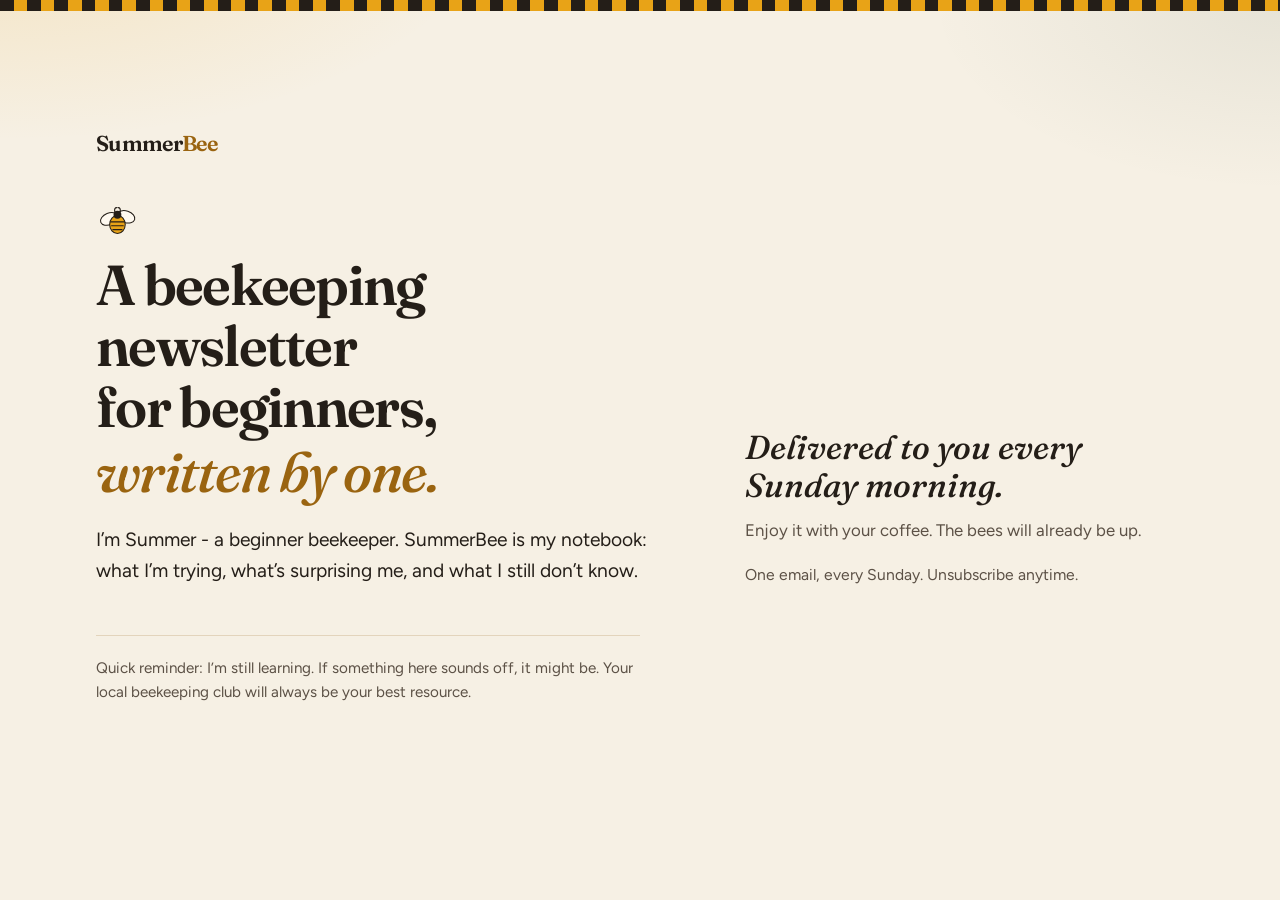
==== index.html @ b3e5c301 "Add the SummerBee newsletter landing page. A short page for a beginner’s Sunday notes, with the Beeh" ====
<!DOCTYPE html>
<html lang="en">
  <head>
    <meta charset="utf-8" />
    <meta name="viewport" content="width=device-width, initial-scale=1" />
    <title>SummerBee — notes from a new beekeeper</title>
    <meta
      name="description"
      content="SummerBee is a light-hearted newsletter from a beginner beekeeper. Stories, loose opinions, and open questions — enjoyable to read, and not the rules."
    />
    <meta name="theme-color" content="#F6F0E4" />
    <link rel="icon" href="favicon.svg" type="image/svg+xml" />
    <link rel="preconnect" href="https://fonts.googleapis.com" />
    <link rel="preconnect" href="https://fonts.gstatic.com" crossorigin />
    <link
      href="https://fonts.googleapis.com/css2?family=Figtree:ital,wght@0,400;0,500;0,600;1,400&family=Fraunces:ital,opsz,wght@0,9..144,500;0,9..144,620;1,9..144,500&display=swap"
      rel="stylesheet"
    />
    <link rel="stylesheet" href="styles.css?v=4" />
  </head>
  <body>
    <div class="bee-band" aria-hidden="true"></div>

    <div class="screen">
    <header class="site-header">
      <a class="mark" href="#top">Summer<span>Bee</span></a>
    </header>

    <main id="top">
      <section class="hero">
        <div class="hero-copy">
          <p class="kicker">
            <svg class="bee" viewBox="0 0 64 52" aria-hidden="true">
              <ellipse class="wing wing-left" cx="22" cy="18" rx="14" ry="9" />
              <ellipse class="wing wing-right" cx="44" cy="16" rx="14" ry="9" />
              <ellipse class="body" cx="33" cy="30" rx="12" ry="14" />
              <path class="stripes" d="M23 26h20M24 32h18M26 38h14" />
              <circle class="head" cx="33" cy="15" r="6" />
              <path class="antenna" d="M29 11c-1-5 0-7 3-7M37 11c1-5 0-7-3-7" />
            </svg>
          </p>
          <h1>
            A beekeeping newsletter for beginners,
            <span>written by one.</span>
          </h1>
          <p class="lede">
            I’m Summer - a beginner beekeeper. SummerBee is my notebook:
            what I’m trying, what’s surprising me, and what I still don’t know.
          </p>
        </div>

        <aside class="hero-signup">
          <p class="sunday">Delivered to you every Sunday morning.</p>
          <p class="sunday-note">
            Enjoy it with your coffee. The bees will already be up.
          </p>
          <div class="signup">
            <script
              async
              src="https://subscribe-forms.beehiiv.com/v3/loader.js"
              data-beehiiv-form="5255af51-3033-4a86-acd0-6dc48c10647e"
            ></script>
          </div>
          <p class="reassurance">One email, every Sunday. Unsubscribe anytime.</p>
        </aside>
      </section>

      <p class="reminder">
        Quick reminder: I’m still learning. If something here sounds off, it
        might be. Your local beekeeping club will always be your best resource.
      </p>
    </main>
    </div>
  </body>
</html>
---- styles.css ----
:root {
  --paper: #f6f0e4;
  --paper-raised: #fffaf1;
  --ink: #241e18;
  --ink-soft: #5c5146;
  --honey: #e8a317;
  --honey-deep: #9a6410;
  --sage: #2f4a38;
  --line: #e3d4bc;
  --shadow: #e7d3a4;
  --serif: "Fraunces", "Iowan Old Style", Palatino, Georgia, serif;
  --sans: "Figtree", "Avenir Next", "Segoe UI", sans-serif;
  --page: 68rem;
}

* {
  box-sizing: border-box;
}

html {
  height: 100%;
  scroll-behavior: smooth;
}

body {
  margin: 0;
  min-height: 100vh;
  min-height: 100dvh;
  display: flex;
  flex-direction: column;
  color: var(--ink);
  background:
    radial-gradient(900px 420px at 0% -10%, rgba(232, 163, 23, 0.18), transparent 55%),
    radial-gradient(700px 380px at 100% 0%, rgba(47, 74, 56, 0.08), transparent 50%),
    var(--paper);
  font-family: var(--sans);
  font-size: 1.0625rem;
  line-height: 1.6;
}

.bee-band {
  height: 0.7rem;
  background: repeating-linear-gradient(
    90deg,
    var(--ink) 0 0.85rem,
    var(--honey) 0.85rem 1.7rem
  );
}

.screen {
  flex: 1;
  display: flex;
  flex-direction: column;
  justify-content: center;
  justify-content: safe center;
  width: min(var(--page), calc(100% - 2.5rem));
  margin-inline: auto;
  padding-block: 1.5rem;
  transform: translateY(-40px);
}

.site-header {
  display: flex;
  align-items: center;
  justify-content: space-between;
  padding: 0 0 0.25rem;
}

.mark {
  margin: 0;
  color: var(--ink);
  font-family: var(--serif);
  font-size: 1.35rem;
  font-weight: 620;
  letter-spacing: -0.03em;
  text-decoration: none;
}

.mark span {
  color: var(--honey-deep);
}

.header-link {
  color: var(--ink-soft);
  font-size: 0.95rem;
  text-underline-offset: 0.2em;
}

.header-link:hover {
  color: var(--ink);
}

.hero {
  display: grid;
  grid-template-columns: minmax(0, 1.15fr) minmax(18rem, 0.85fr);
  gap: 3.5rem;
  align-items: end;
  padding: 2.5rem 0 2.5rem;
}

.kicker {
  display: flex;
  align-items: center;
  gap: 0.7rem;
  margin: 0 0 1rem;
  color: var(--sage);
  font-size: 0.82rem;
  font-weight: 600;
  letter-spacing: 0.12em;
  text-transform: uppercase;
}

.bee {
  width: 2.6rem;
  height: auto;
  flex: none;
}

.wing {
  fill: #fffaf1;
  stroke: var(--ink);
  stroke-width: 1.6;
}

.wing-left {
  transform: rotate(-22deg);
  transform-origin: 30px 24px;
  animation: flap-left 2.6s ease-in-out infinite;
}

.wing-right {
  transform: rotate(18deg);
  transform-origin: 38px 24px;
  animation: flap-right 2.6s ease-in-out infinite;
}

.body {
  fill: var(--honey);
  stroke: var(--ink);
  stroke-width: 1.6;
}

.stripes,
.antenna {
  fill: none;
  stroke: var(--ink);
  stroke-width: 1.8;
  stroke-linecap: round;
}

.head {
  fill: var(--ink);
}

h1,
h2,
h3 {
  font-family: var(--serif);
  font-weight: 620;
  letter-spacing: -0.03em;
  line-height: 1.05;
}

h1 {
  margin: 0;
  max-width: 12em;
  font-size: clamp(2.35rem, 4.4vw, 3.55rem);
  line-height: 1.08;
  text-wrap: balance;
}

h1 span {
  display: block;
  margin-top: 0.3rem;
  color: var(--honey-deep);
  font-style: italic;
  font-weight: 500;
}

.lede {
  max-width: 38rem;
  margin: 1.4rem 0 0;
  color: var(--ink);
  font-size: 1.2rem;
}

.sunday {
  margin: 0;
  font-family: var(--serif);
  font-size: clamp(1.8rem, 2.6vw, 2.35rem);
  font-style: italic;
  font-weight: 500;
  line-height: 1.15;
}

.sunday-note {
  margin: 0.75rem 0 0;
  color: var(--ink-soft);
  font-size: 1.05rem;
}

.signup {
  margin-top: 1.15rem;
}

.signup iframe {
  width: 100% !important;
  max-width: 100%;
}

.reassurance {
  margin: 0.9rem 0 0;
  max-width: 34rem;
  color: var(--ink-soft);
  font-size: 0.98rem;
}

.reminder {
  max-width: 34rem;
  margin: 0.5rem 0 0;
  padding-top: 1.25rem;
  border-top: 1px solid var(--line);
  color: var(--ink-soft);
  font-size: 0.95rem;
}

.inside,
.for-you {
  padding-bottom: 4.5rem;
}

h2 {
  margin: 0 0 1.4rem;
  font-size: clamp(2rem, 4vw, 2.7rem);
}

.notes {
  display: grid;
  grid-template-columns: repeat(3, minmax(0, 1fr));
  gap: 1.5rem;
  margin: 0;
  padding: 0;
  list-style: none;
  counter-reset: note;
}

.notes li {
  counter-increment: note;
  padding-top: 0.9rem;
  border-top: 2px solid var(--honey);
}

.notes li::before {
  content: counter(note, decimal-leading-zero);
  display: block;
  margin-bottom: 0.45rem;
  color: var(--honey-deep);
  font-family: var(--serif);
  font-size: 1.15rem;
  font-weight: 560;
}

.notes h3 {
  margin: 0 0 0.3rem;
  font-size: 1.45rem;
}

.notes p,
.promise p,
.for-you li,
.closer {
  margin: 0;
  color: var(--ink-soft);
}

.promise {
  display: grid;
  grid-template-columns: minmax(0, 1.5fr) minmax(12rem, 0.7fr);
  gap: 2rem 2.5rem;
  align-items: end;
  margin-bottom: 4.5rem;
  padding: 2rem 1.8rem 1.8rem;
  border: 1.5px solid var(--line);
  border-radius: 1.4rem;
  background:
    linear-gradient(180deg, rgba(255, 250, 241, 0.65), rgba(255, 250, 241, 0.2)),
    rgba(255, 248, 232, 0.72);
}

.promise .kicker {
  margin-bottom: 0.6rem;
}

.promise p + p {
  margin-top: 0.9rem;
}

.promise .promise-close {
  margin: 0;
  color: var(--ink);
  font-family: var(--serif);
  font-size: clamp(1.8rem, 3vw, 2.4rem);
  font-style: italic;
  font-weight: 500;
  line-height: 1.15;
}

.for-you ul {
  display: grid;
  grid-template-columns: repeat(3, minmax(0, 1fr));
  gap: 1.25rem;
  margin: 0;
  padding: 0;
  list-style: none;
}

.for-you li {
  position: relative;
  padding: 0.85rem 0.5rem 0 1.5rem;
  border-top: 2px solid var(--line);
}

.for-you li::before {
  content: "";
  position: absolute;
  left: 0;
  top: 1.15rem;
  width: 0.62rem;
  height: 0.62rem;
  background: var(--honey);
  clip-path: polygon(50% 0, 93% 25%, 93% 75%, 50% 100%, 7% 75%, 7% 25%);
}

.closer {
  margin-top: 1.4rem;
  color: var(--ink);
}

.closer a {
  color: var(--honey-deep);
  font-weight: 650;
}

.site-footer {
  padding: 0.5rem 0 2.5rem;
  color: var(--ink-soft);
}

.site-footer .mark {
  margin-bottom: 0.25rem;
}

.site-footer p:last-child {
  margin: 0;
  font-size: 0.95rem;
}

a:focus-visible {
  outline: 2px solid var(--ink);
  outline-offset: 3px;
}

::selection {
  background: #f3cb6b;
  color: var(--ink);
}

@keyframes flap-left {
  0%,
  100% {
    transform: rotate(-24deg);
  }
  50% {
    transform: rotate(-10deg);
  }
}

@keyframes flap-right {
  0%,
  100% {
    transform: rotate(20deg);
  }
  50% {
    transform: rotate(8deg);
  }
}

@media (max-width: 800px) {
  .hero,
  .promise,
  .notes,
  .for-you ul {
    grid-template-columns: 1fr;
  }

  .hero {
    gap: 2rem;
    padding-top: 1.8rem;
  }

  .hero-copy .kicker {
    display: block;
    letter-spacing: 0.08em;
  }

  .hero-copy .bee {
    display: block;
    margin-bottom: 0.45rem;
  }

  .promise .promise-close {
    max-width: 14ch;
  }
}

@media (prefers-reduced-motion: reduce) {
  html {
    scroll-behavior: auto;
  }

  .wing-left,
  .wing-right {
    animation: none;
  }
}
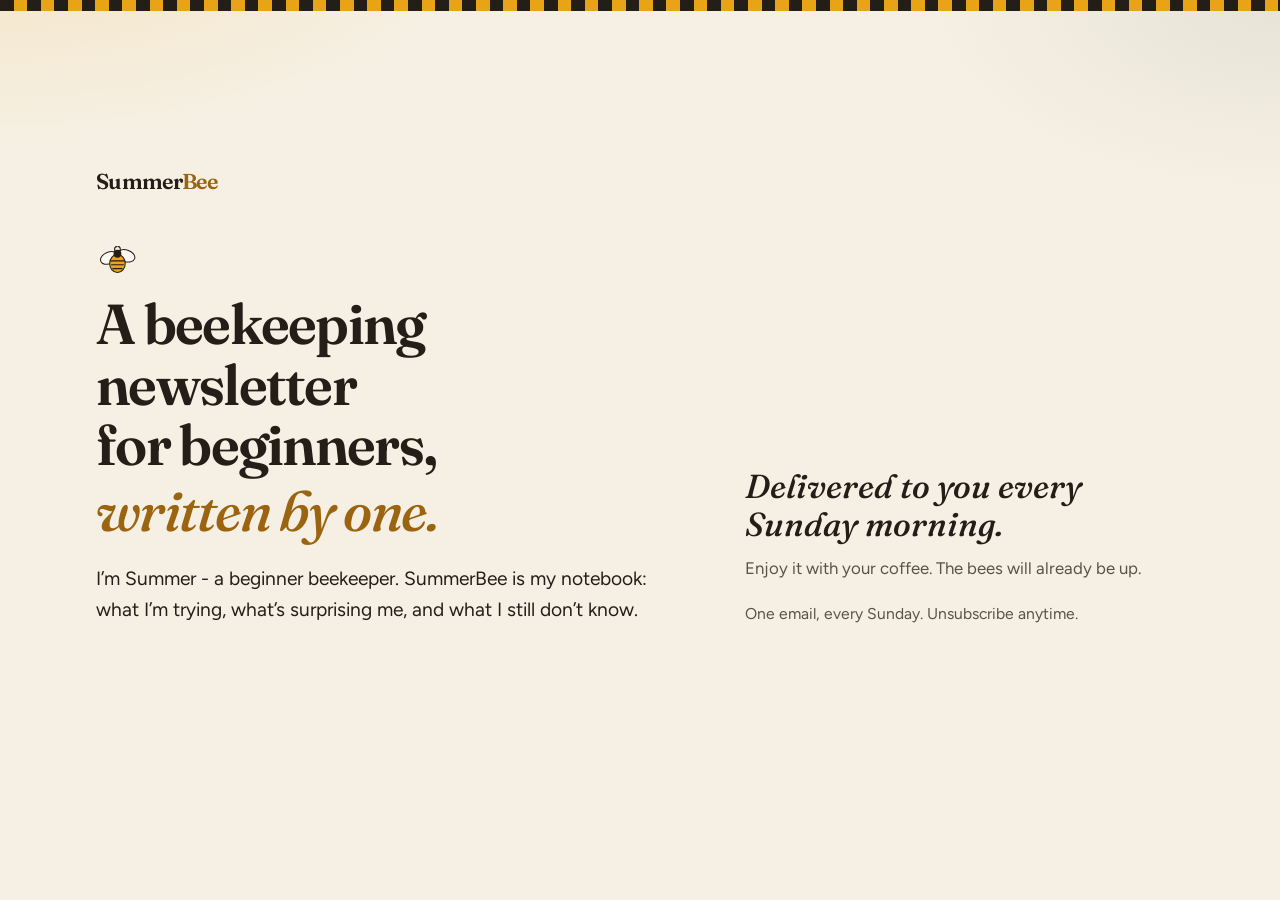
==== commit 89125048: "Set the public title, description, and share image. Drop the learning reminder so the page stays a s" ====
--- a/index.html
+++ b/index.html
@@ -3,11 +3,27 @@
   <head>
     <meta charset="utf-8" />
     <meta name="viewport" content="width=device-width, initial-scale=1" />
-    <title>SummerBee — notes from a new beekeeper</title>
+    <title>A beekeeping newsletter for beginners, written by one.</title>
     <meta
       name="description"
-      content="SummerBee is a light-hearted newsletter from a beginner beekeeper. Stories, loose opinions, and open questions — enjoyable to read, and not the rules."
+      content="A Sunday newsletter from a beginner beekeeper. What I’m trying, what’s surprising me, and what I still don’t know."
     />
+    <meta property="og:title" content="A beekeeping newsletter for beginners, written by one." />
+    <meta
+      property="og:description"
+      content="A Sunday newsletter from a beginner beekeeper. What I’m trying, what’s surprising me, and what I still don’t know."
+    />
+    <meta property="og:type" content="website" />
+    <meta property="og:image" content="og.png" />
+    <meta property="og:image:width" content="1024" />
+    <meta property="og:image:height" content="614" />
+    <meta name="twitter:card" content="summary_large_image" />
+    <meta name="twitter:title" content="A beekeeping newsletter for beginners, written by one." />
+    <meta
+      name="twitter:description"
+      content="A Sunday newsletter from a beginner beekeeper. What I’m trying, what’s surprising me, and what I still don’t know."
+    />
+    <meta name="twitter:image" content="og.png" />
     <meta name="theme-color" content="#F6F0E4" />
     <link rel="icon" href="favicon.svg" type="image/svg+xml" />
     <link rel="preconnect" href="https://fonts.googleapis.com" />
@@ -64,11 +80,6 @@
           <p class="reassurance">One email, every Sunday. Unsubscribe anytime.</p>
         </aside>
       </section>
-
-      <p class="reminder">
-        Quick reminder: I’m still learning. If something here sounds off, it
-        might be. Your local beekeeping club will always be your best resource.
-      </p>
     </main>
     </div>
   </body>
--- a/styles.css
+++ b/styles.css
@@ -215,15 +215,6 @@
   font-size: 0.98rem;
 }
 
-.reminder {
-  max-width: 34rem;
-  margin: 0.5rem 0 0;
-  padding-top: 1.25rem;
-  border-top: 1px solid var(--line);
-  color: var(--ink-soft);
-  font-size: 0.95rem;
-}
-
 .inside,
 .for-you {
   padding-bottom: 4.5rem;
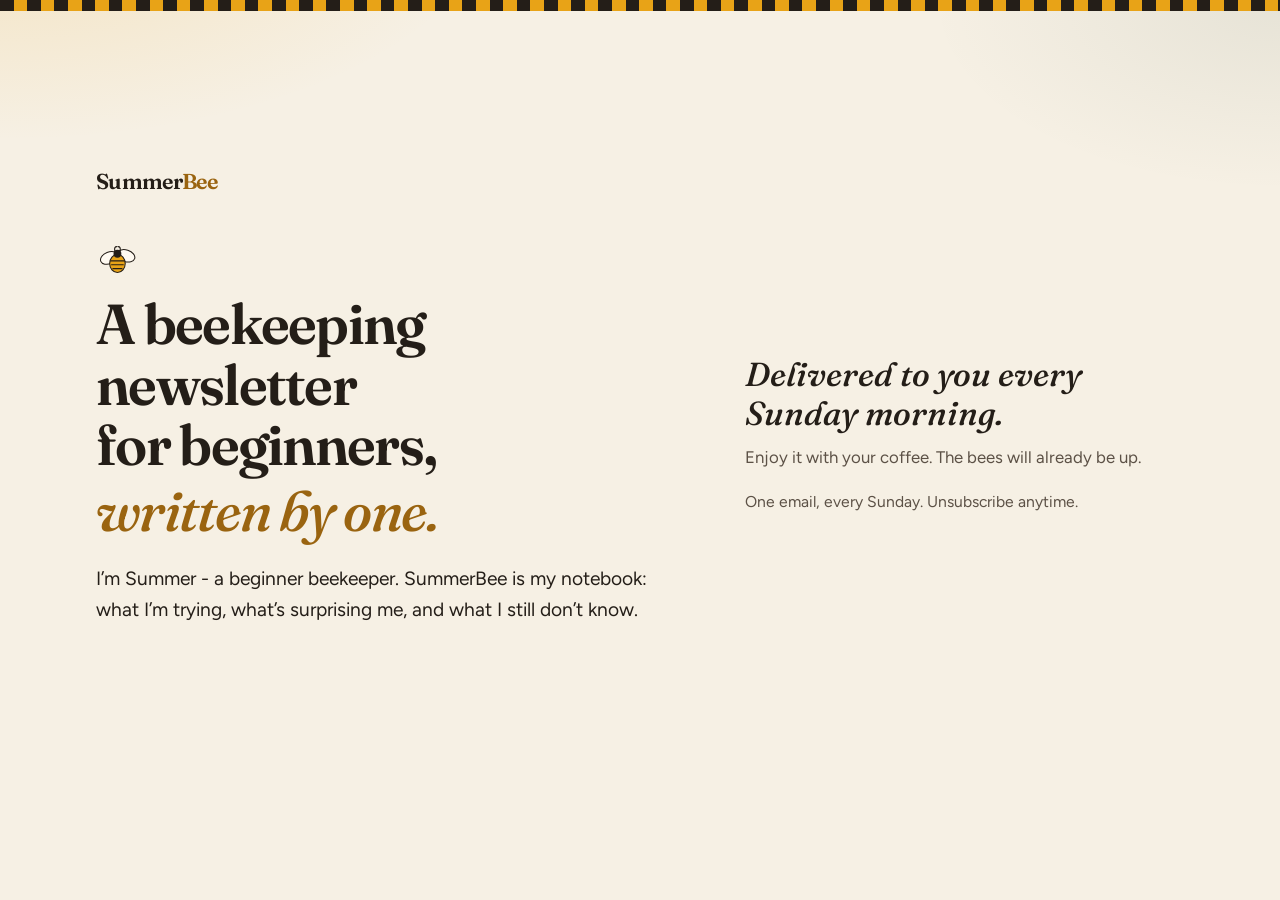
==== commit f7bf5093: "Center the signup beside the headline. Co-authored-by: Cursor <cursoragent@cursor.com>" ====
--- a/index.html
+++ b/index.html
@@ -3,25 +3,25 @@
   <head>
     <meta charset="utf-8" />
     <meta name="viewport" content="width=device-width, initial-scale=1" />
-    <title>A beekeeping newsletter for beginners, written by one.</title>
+    <title>SummerBee: A beekeeping newsletter for beginners, written by one.</title>
     <meta
       name="description"
-      content="A Sunday newsletter from a beginner beekeeper. What I’m trying, what’s surprising me, and what I still don’t know."
+      content="SummerBee: A Sunday newsletter from a beginner beekeeper. What I’m trying, what’s surprising me, and what I still don’t know."
     />
-    <meta property="og:title" content="A beekeeping newsletter for beginners, written by one." />
+    <meta property="og:title" content="SummerBee: A beekeeping newsletter for beginners, written by one." />
     <meta
       property="og:description"
-      content="A Sunday newsletter from a beginner beekeeper. What I’m trying, what’s surprising me, and what I still don’t know."
+      content="SummerBee: A Sunday newsletter from a beginner beekeeper. What I’m trying, what’s surprising me, and what I still don’t know."
     />
     <meta property="og:type" content="website" />
     <meta property="og:image" content="og.png" />
     <meta property="og:image:width" content="1024" />
     <meta property="og:image:height" content="614" />
     <meta name="twitter:card" content="summary_large_image" />
-    <meta name="twitter:title" content="A beekeeping newsletter for beginners, written by one." />
+    <meta name="twitter:title" content="SummerBee: A beekeeping newsletter for beginners, written by one." />
     <meta
       name="twitter:description"
-      content="A Sunday newsletter from a beginner beekeeper. What I’m trying, what’s surprising me, and what I still don’t know."
+      content="SummerBee: A Sunday newsletter from a beginner beekeeper. What I’m trying, what’s surprising me, and what I still don’t know."
     />
     <meta name="twitter:image" content="og.png" />
     <meta name="theme-color" content="#F6F0E4" />
@@ -32,7 +32,7 @@
       href="https://fonts.googleapis.com/css2?family=Figtree:ital,wght@0,400;0,500;0,600;1,400&family=Fraunces:ital,opsz,wght@0,9..144,500;0,9..144,620;1,9..144,500&display=swap"
       rel="stylesheet"
     />
-    <link rel="stylesheet" href="styles.css?v=4" />
+    <link rel="stylesheet" href="styles.css?v=5" />
   </head>
   <body>
     <div class="bee-band" aria-hidden="true"></div>
--- a/styles.css
+++ b/styles.css
@@ -94,7 +94,7 @@
   display: grid;
   grid-template-columns: minmax(0, 1.15fr) minmax(18rem, 0.85fr);
   gap: 3.5rem;
-  align-items: end;
+  align-items: center;
   padding: 2.5rem 0 2.5rem;
 }
 
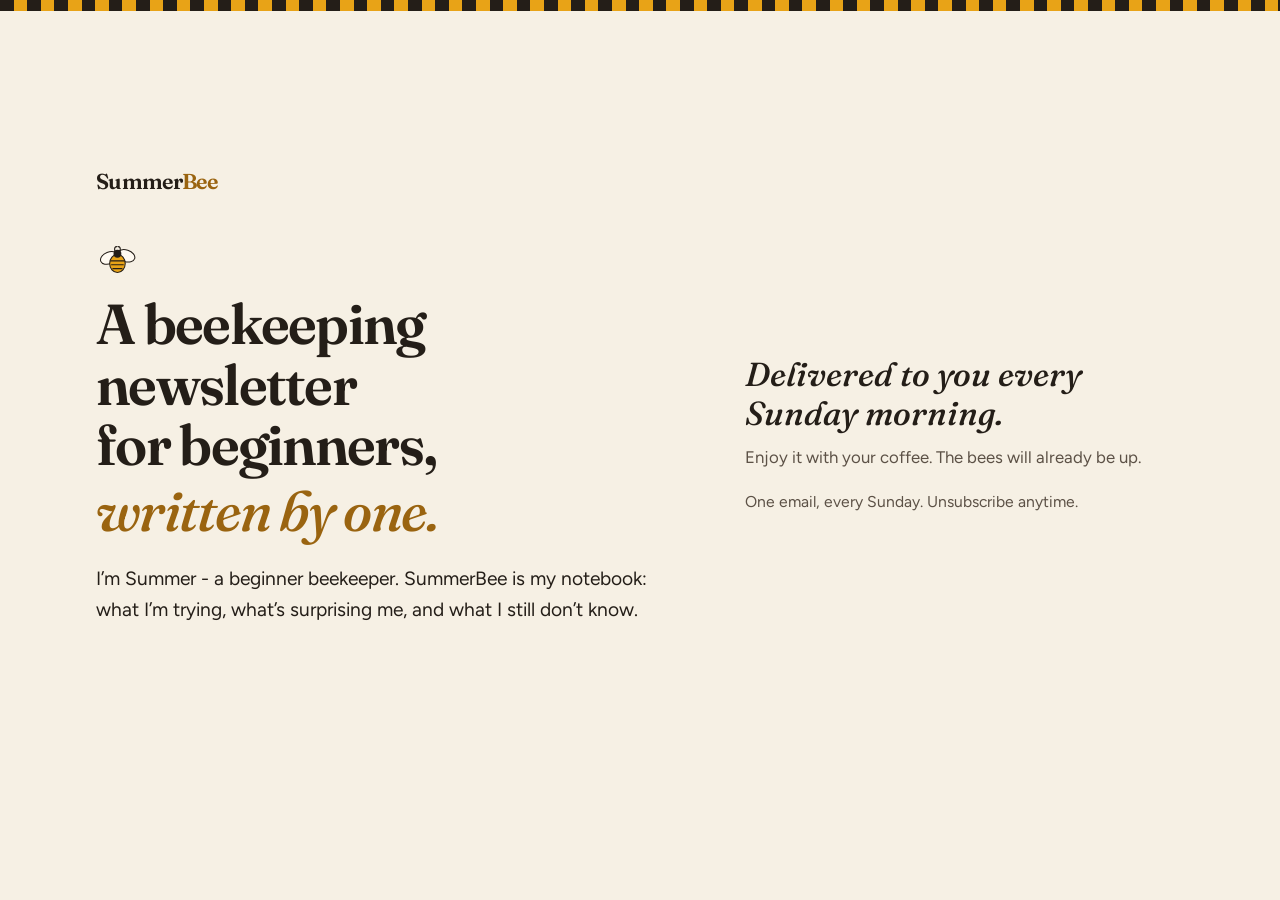
==== commit f2fb5d81: "Add a centered subscribed page and a flat paper background. Co-authored-by: Cursor <cursoragent@curs" ====
--- a/index.html
+++ b/index.html
@@ -32,7 +32,7 @@
       href="https://fonts.googleapis.com/css2?family=Figtree:ital,wght@0,400;0,500;0,600;1,400&family=Fraunces:ital,opsz,wght@0,9..144,500;0,9..144,620;1,9..144,500&display=swap"
       rel="stylesheet"
     />
-    <link rel="stylesheet" href="styles.css?v=5" />
+    <link rel="stylesheet" href="styles.css?v=7" />
   </head>
   <body>
     <div class="bee-band" aria-hidden="true"></div>
--- a/styles.css
+++ b/styles.css
@@ -29,10 +29,7 @@
   display: flex;
   flex-direction: column;
   color: var(--ink);
-  background:
-    radial-gradient(900px 420px at 0% -10%, rgba(232, 163, 23, 0.18), transparent 55%),
-    radial-gradient(700px 380px at 100% 0%, rgba(47, 74, 56, 0.08), transparent 50%),
-    var(--paper);
+  background: #f6f0e4;
   font-family: var(--sans);
   font-size: 1.0625rem;
   line-height: 1.6;
@@ -182,6 +179,34 @@
   margin: 1.4rem 0 0;
   color: var(--ink);
   font-size: 1.2rem;
+}
+
+.subscribed {
+  max-width: 34rem;
+  margin-inline: auto;
+  padding: 1.5rem 0 2.5rem;
+  text-align: center;
+}
+
+.page-subscribed .site-header {
+  justify-content: center;
+}
+
+.subscribed .kicker {
+  justify-content: center;
+}
+
+.subscribed h1 {
+  max-width: none;
+}
+
+.subscribed-back {
+  margin: 1.6rem 0 0;
+}
+
+.subscribed-back a {
+  color: var(--honey-deep);
+  font-weight: 650;
 }
 
 .sunday {
@@ -377,6 +402,21 @@
 }
 
 @media (max-width: 800px) {
+  html {
+    height: auto;
+  }
+
+  body {
+    display: block;
+    min-height: 0;
+  }
+
+  .screen {
+    display: block;
+    transform: none;
+    padding-block: 1.25rem 2.5rem;
+  }
+
   .hero,
   .promise,
   .notes,
